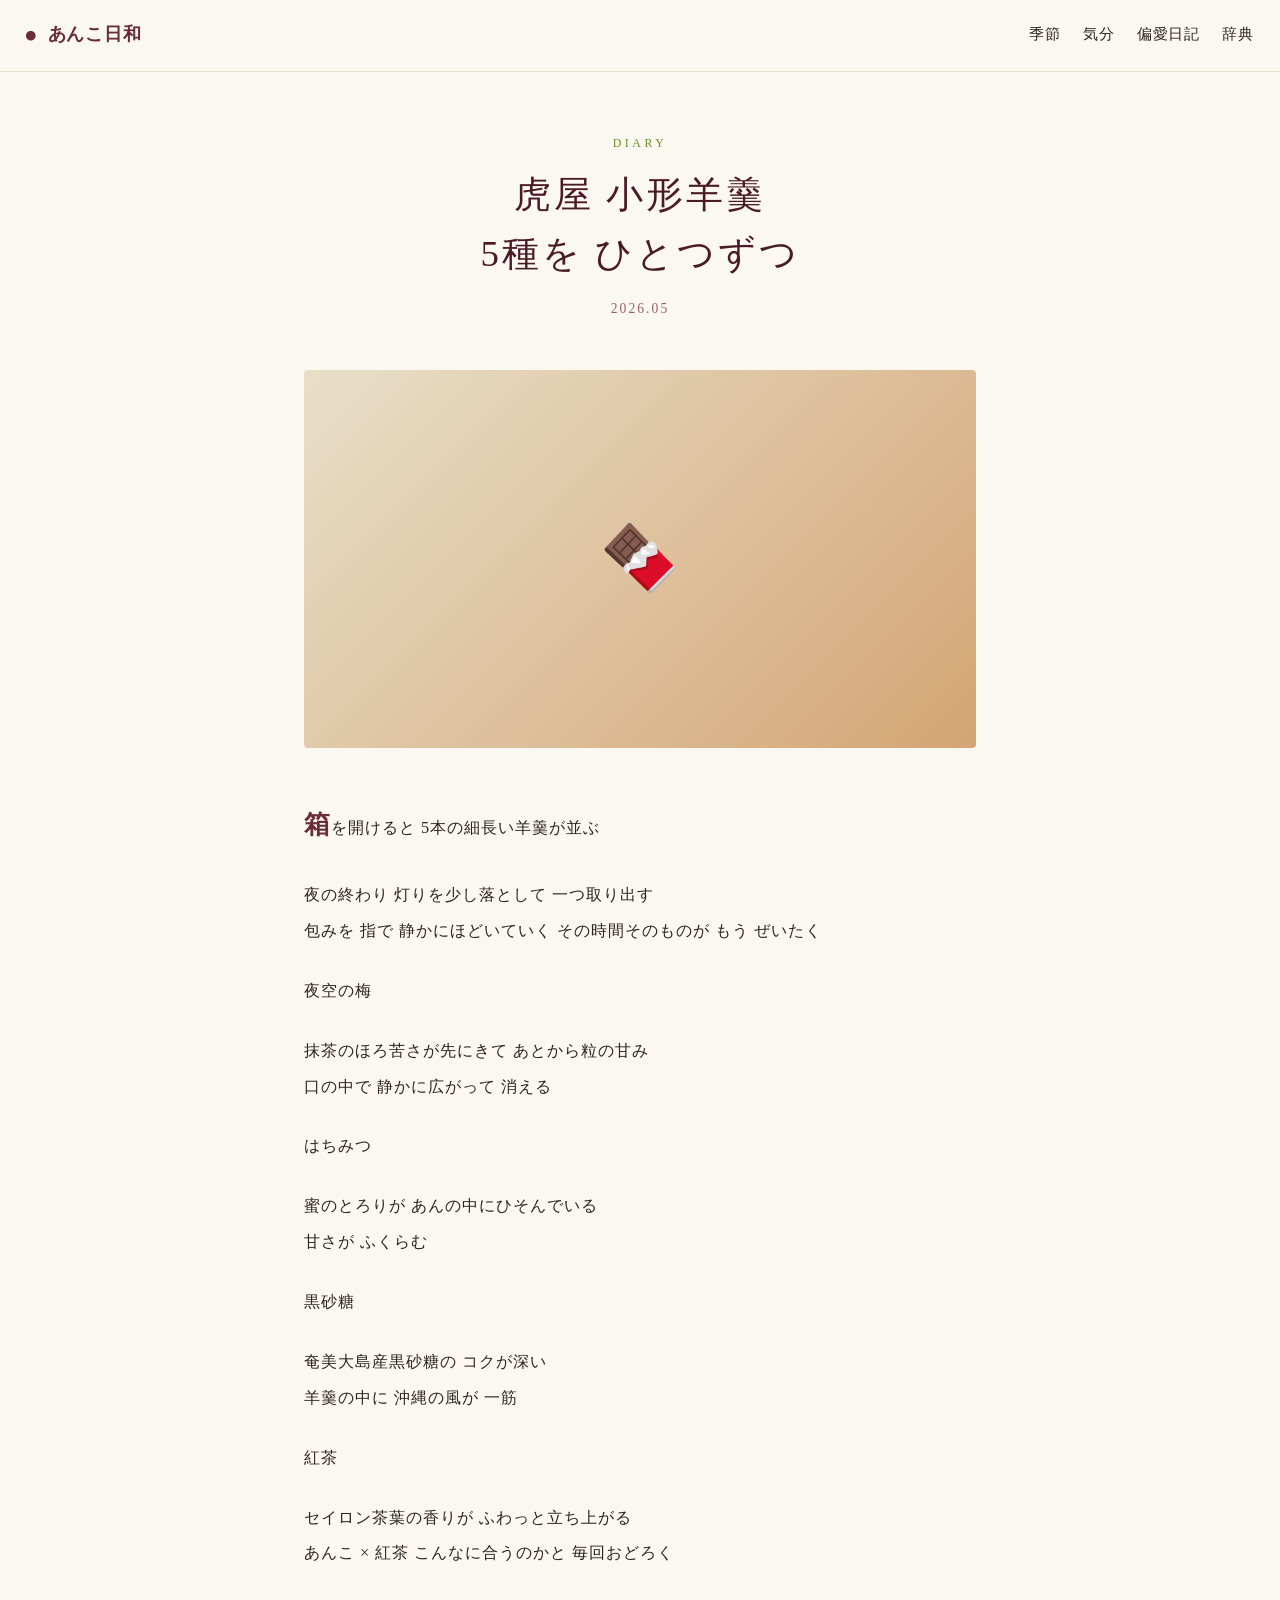
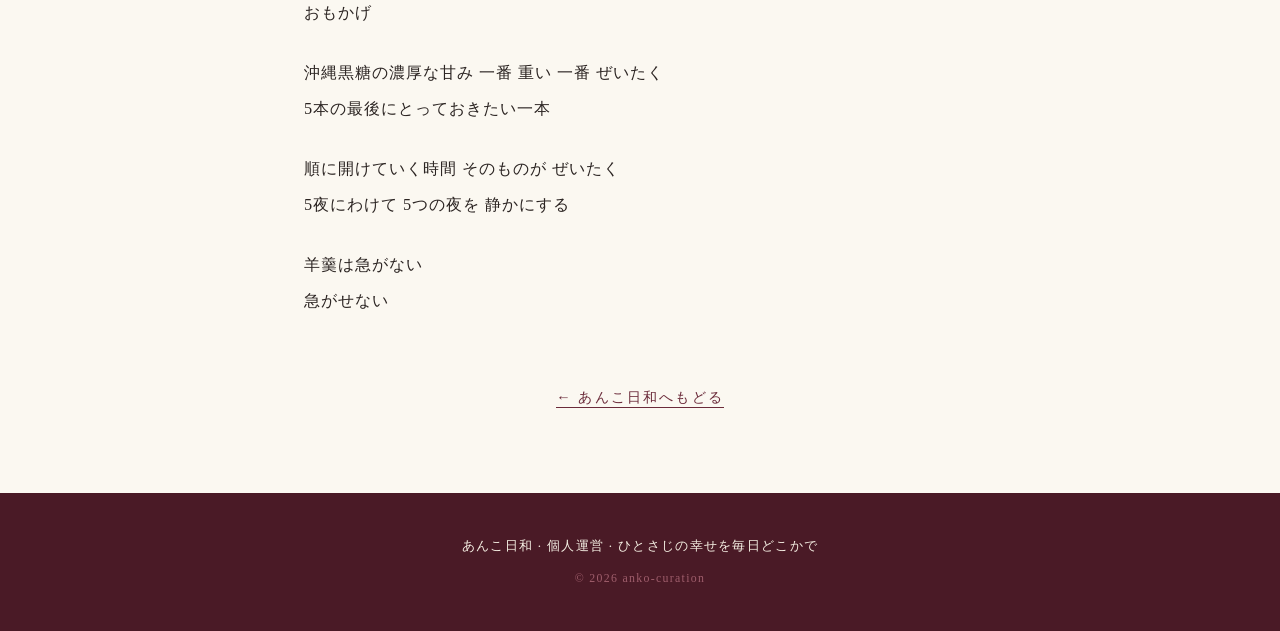
==== articles/toraya-kogata-yokan.html @ 610469e4 "init: あんこ日和 MVP - 幸せ溢れる9要素統合 (季節/気分/偏愛日記/ペアリング/辞典/About)" ====
<!DOCTYPE html>
<html lang="ja">
<head>
<meta charset="UTF-8">
<meta name="viewport" content="width=device-width,initial-scale=1">
<title>虎屋 小形羊羹 5種を ひとつずつ — あんこ日和</title>
<meta name="description" content="夜のとっておきに ひとつ取り出す 抹茶 紅茶 黒砂糖 はちみつ おもかげ 順に開けていく時間そのものが ぜいたく">
<meta property="og:title" content="虎屋 小形羊羹 5種を ひとつずつ">
<meta property="og:description" content="夜のとっておき 開ける時間そのものが ぜいたく">
<meta name="theme-color" content="#6B2B3A">
<link rel="canonical" href="https://humancronadmin.github.io/anko-curation/articles/toraya-kogata-yokan.html">
<link rel="stylesheet" href="../css/style.css">
<style>
.article-wrap { max-width: 720px; margin: 0 auto; padding: 60px 24px 80px; }
.article-eyebrow { color: var(--matcha); letter-spacing: 0.3em; font-size: 0.74rem; text-align: center; margin-bottom: 12px; text-transform: uppercase; }
.article-title { color: var(--azuki-deep); font-size: clamp(1.6rem, 3.5vw, 2.3rem); text-align: center; letter-spacing: 0.08em; margin-bottom: 12px; line-height: 1.6; font-weight: 500; }
.article-date { color: var(--azuki-light); text-align: center; font-size: 0.85rem; letter-spacing: 0.15em; margin-bottom: 48px; }
.article-hero { aspect-ratio: 16/9; background: linear-gradient(135deg, var(--kinari-deep), var(--kinako)); margin-bottom: 48px; border-radius: 4px; display: flex; align-items: center; justify-content: center; font-size: 4rem; color: var(--paper); }
.article-body p { font-size: 1.02rem; line-height: 2.2; letter-spacing: 0.06em; margin-bottom: 24px; color: var(--sumi); }
.article-body p:first-of-type::first-letter { color: var(--azuki); font-size: 1.6em; font-weight: 600; }
.article-back { text-align: center; margin-top: 64px; }
.article-back a { color: var(--azuki); text-decoration: none; font-size: 0.9rem; letter-spacing: 0.15em; border-bottom: 1px solid var(--azuki); padding-bottom: 2px; }
</style>
</head>
<body>

<header class="site-header">
  <div class="brand"><a href="../"><span class="brand-mark">●</span> あんこ日和</a></div>
  <nav class="site-nav">
    <a href="../#season">季節</a>
    <a href="../#mood">気分</a>
    <a href="../#diary">偏愛日記</a>
    <a href="../#dictionary">辞典</a>
  </nav>
</header>

<article class="article-wrap">
  <p class="article-eyebrow">DIARY</p>
  <h1 class="article-title">虎屋 小形羊羹<br>5種を ひとつずつ</h1>
  <p class="article-date">2026.05</p>

  <div class="article-hero">🍫</div>

  <div class="article-body">
    <p>箱を開けると 5本の細長い羊羹が並ぶ</p>

    <p>夜の終わり 灯りを少し落として 一つ取り出す<br>包みを 指で 静かにほどいていく その時間そのものが もう ぜいたく</p>

    <p>夜空の梅</p>
    <p>抹茶のほろ苦さが先にきて あとから粒の甘み<br>口の中で 静かに広がって 消える</p>

    <p>はちみつ</p>
    <p>蜜のとろりが あんの中にひそんでいる<br>甘さが ふくらむ</p>

    <p>黒砂糖</p>
    <p>奄美大島産黒砂糖の コクが深い<br>羊羹の中に 沖縄の風が 一筋</p>

    <p>紅茶</p>
    <p>セイロン茶葉の香りが ふわっと立ち上がる<br>あんこ × 紅茶 こんなに合うのかと 毎回おどろく</p>

    <p>おもかげ</p>
    <p>沖縄黒糖の濃厚な甘み 一番 重い 一番 ぜいたく<br>5本の最後にとっておきたい一本</p>

    <p>順に開けていく時間 そのものが ぜいたく<br>5夜にわけて 5つの夜を 静かにする</p>

    <p>羊羹は急がない<br>急がせない</p>
  </div>

  <p class="article-back"><a href="../">← あんこ日和へもどる</a></p>
</article>

<footer class="site-footer">
  <p>あんこ日和 · 個人運営 · ひとさじの幸せを毎日どこかで</p>
  <p class="footer-meta">© 2026 anko-curation</p>
</footer>

</body>
</html>
---- css/style.css ----
/* あんこ日和 — 和テーマ (あずき + 抹茶 + 生成り) */

:root {
  --azuki: #6B2B3A;
  --azuki-deep: #4A1A26;
  --azuki-light: #9E5D6B;
  --matcha: #6B8E23;
  --matcha-light: #A4B97B;
  --kinari: #F5EFE3;
  --kinari-deep: #E8DFC9;
  --sumi: #2B2422;
  --sakura: #FFD1DC;
  --kinako: #D4A574;
  --paper: #FBF8F1;
}

* { box-sizing: border-box; margin: 0; padding: 0; }

html { scroll-behavior: smooth; }

body {
  font-family: "Hiragino Mincho ProN", "Yu Mincho", "Noto Serif JP", serif;
  color: var(--sumi);
  background: var(--paper);
  line-height: 1.9;
  font-size: 16px;
  -webkit-font-smoothing: antialiased;
}

/* ===== Header ===== */
.site-header {
  position: sticky; top: 0; z-index: 50;
  display: flex; align-items: center; justify-content: space-between;
  padding: 14px 24px;
  background: rgba(251, 248, 241, 0.92);
  backdrop-filter: blur(8px);
  border-bottom: 1px solid var(--kinari-deep);
}
.brand a {
  color: var(--azuki); text-decoration: none;
  font-size: 1.15rem; font-weight: 600; letter-spacing: 0.04em;
}
.brand-mark { color: var(--azuki); font-size: 1.4rem; vertical-align: -2px; margin-right: 4px; }
.site-nav { display: flex; gap: 18px; flex-wrap: wrap; }
.site-nav a {
  color: var(--sumi); text-decoration: none;
  font-size: 0.92rem; letter-spacing: 0.06em;
  padding: 4px 2px; border-bottom: 1px solid transparent;
  transition: border-color 0.2s, color 0.2s;
}
.site-nav a:hover { color: var(--azuki); border-bottom-color: var(--azuki); }

@media (max-width: 600px) {
  .site-header { flex-direction: column; gap: 10px; padding: 12px; }
  .site-nav { gap: 12px; font-size: 0.85rem; }
}

/* ===== Hero ===== */
.hero {
  background:
    radial-gradient(ellipse at 30% 20%, rgba(255, 209, 220, 0.4), transparent 60%),
    radial-gradient(ellipse at 80% 80%, rgba(212, 165, 116, 0.3), transparent 55%),
    linear-gradient(160deg, var(--kinari) 0%, var(--paper) 100%);
  padding: 90px 24px 110px;
  text-align: center;
  border-bottom: 1px solid var(--kinari-deep);
}
.hero-inner { max-width: 720px; margin: 0 auto; }
.hero-eyebrow {
  color: var(--azuki); letter-spacing: 0.3em; font-size: 0.78rem;
  margin-bottom: 18px; text-transform: uppercase;
}
.hero-title {
  font-size: clamp(1.9rem, 5vw, 3.2rem);
  color: var(--azuki-deep);
  font-weight: 500;
  letter-spacing: 0.06em;
  line-height: 1.5;
  margin-bottom: 28px;
}
.hero-lead {
  color: var(--sumi);
  font-size: 0.98rem;
  letter-spacing: 0.05em;
  line-height: 2.1;
  opacity: 0.85;
}

/* ===== Section ===== */
.section { padding: 80px 24px; }
.section-cream { background: var(--kinari); }
.container { max-width: 1080px; margin: 0 auto; }
.container-narrow { max-width: 640px; margin: 0 auto; text-align: center; }

.eyebrow {
  color: var(--matcha); letter-spacing: 0.3em; font-size: 0.74rem;
  text-align: center; margin-bottom: 10px; text-transform: uppercase;
}
.section-title {
  font-size: clamp(1.5rem, 3vw, 2.1rem);
  color: var(--azuki-deep);
  text-align: center;
  font-weight: 500;
  letter-spacing: 0.1em;
  margin-bottom: 8px;
}
.section-lead {
  text-align: center; color: var(--azuki-light);
  font-size: 0.92rem; letter-spacing: 0.1em;
  margin-bottom: 48px;
}

/* ===== Season grid ===== */
.season-grid {
  display: grid; gap: 24px;
  grid-template-columns: repeat(auto-fit, minmax(220px, 1fr));
}
.season-card {
  background: var(--paper);
  border: 1px solid var(--kinari-deep);
  border-radius: 4px;
  padding: 28px 22px;
  text-align: center;
  transition: transform 0.2s, box-shadow 0.2s;
}
.season-card:hover {
  transform: translateY(-2px);
  box-shadow: 0 6px 20px rgba(107, 43, 58, 0.08);
}
.season-emoji { font-size: 2.4rem; margin-bottom: 10px; }
.season-name { color: var(--azuki); font-size: 1.05rem; letter-spacing: 0.1em; margin-bottom: 6px; }
.season-items { color: var(--sumi); opacity: 0.75; font-size: 0.88rem; line-height: 1.8; }

/* ===== Mood grid ===== */
.mood-grid {
  display: grid; gap: 16px;
  grid-template-columns: repeat(auto-fit, minmax(170px, 1fr));
}
.mood-card {
  background: linear-gradient(135deg, var(--kinari) 0%, var(--paper) 100%);
  border: 1px solid var(--kinari-deep);
  border-radius: 30px;
  padding: 22px 18px;
  text-align: center;
  cursor: pointer;
  transition: all 0.2s;
}
.mood-card:hover {
  border-color: var(--azuki);
  background: var(--paper);
}
.mood-icon { font-size: 1.8rem; margin-bottom: 8px; }
.mood-label { color: var(--azuki); font-size: 0.95rem; letter-spacing: 0.08em; }
.mood-sub { color: var(--sumi); opacity: 0.6; font-size: 0.78rem; margin-top: 4px; }

/* ===== Diary grid ===== */
.diary-grid {
  display: grid; gap: 28px;
  grid-template-columns: repeat(auto-fit, minmax(280px, 1fr));
}
.diary-card {
  background: var(--paper);
  border: 1px solid var(--kinari-deep);
  border-radius: 4px;
  overflow: hidden;
  transition: transform 0.2s, box-shadow 0.2s;
  display: block;
  text-decoration: none;
  color: inherit;
}
.diary-card:hover {
  transform: translateY(-3px);
  box-shadow: 0 8px 24px rgba(107, 43, 58, 0.12);
}
.diary-img {
  width: 100%; aspect-ratio: 4/3;
  background: linear-gradient(135deg, var(--kinari-deep), var(--kinako));
  display: flex; align-items: center; justify-content: center;
  font-size: 2.4rem; color: var(--paper);
}
.diary-img img { width: 100%; height: 100%; object-fit: cover; display: block; }
.diary-body { padding: 20px 22px 24px; }
.diary-date { color: var(--matcha); font-size: 0.74rem; letter-spacing: 0.2em; margin-bottom: 6px; }
.diary-title { color: var(--azuki-deep); font-size: 1.1rem; letter-spacing: 0.04em; margin-bottom: 8px; line-height: 1.6; }
.diary-excerpt { color: var(--sumi); opacity: 0.78; font-size: 0.86rem; line-height: 1.85; }

.diary-empty {
  grid-column: 1 / -1;
  text-align: center;
  color: var(--azuki-light);
  font-size: 0.92rem;
  padding: 60px 20px;
  border: 1px dashed var(--kinari-deep);
  border-radius: 4px;
}

/* ===== Pairing ===== */
.pairing-grid {
  display: grid; gap: 16px;
  grid-template-columns: repeat(auto-fit, minmax(200px, 1fr));
}
.pairing-card {
  background: var(--paper);
  border-left: 3px solid var(--matcha);
  padding: 20px 22px;
  border-radius: 0 4px 4px 0;
}
.pairing-icon { font-size: 1.6rem; margin-bottom: 6px; }
.pairing-card h3 { color: var(--azuki); font-size: 0.98rem; letter-spacing: 0.06em; margin-bottom: 4px; font-weight: 500; }
.pairing-card p { color: var(--sumi); opacity: 0.75; font-size: 0.84rem; }

/* ===== Dictionary ===== */
.dict-grid {
  display: grid; gap: 18px;
  grid-template-columns: repeat(auto-fit, minmax(240px, 1fr));
}
.dict-card {
  background: var(--paper);
  border: 1px solid var(--kinari-deep);
  border-radius: 4px;
  padding: 22px 24px;
}
.dict-term {
  color: var(--azuki); font-size: 1.15rem; letter-spacing: 0.1em;
  margin-bottom: 4px; font-weight: 600;
}
.dict-reading {
  color: var(--matcha); font-size: 0.78rem; letter-spacing: 0.2em;
  margin-bottom: 10px; text-transform: uppercase;
}
.dict-desc { color: var(--sumi); font-size: 0.88rem; line-height: 1.85; opacity: 0.85; }

/* ===== About ===== */
.about-text { margin-top: 32px; text-align: left; }
.about-text p {
  color: var(--sumi);
  font-size: 1rem;
  line-height: 2.2;
  letter-spacing: 0.06em;
  margin-bottom: 22px;
}
.about-text p:first-child {
  text-align: center;
  font-size: 1.2rem;
  color: var(--azuki);
  letter-spacing: 0.15em;
  margin-bottom: 32px;
}

/* ===== Footer ===== */
.site-footer {
  background: var(--azuki-deep);
  color: var(--kinari);
  text-align: center;
  padding: 40px 24px;
  font-size: 0.82rem;
  letter-spacing: 0.1em;
  line-height: 2;
}
.footer-meta { color: var(--azuki-light); font-size: 0.74rem; margin-top: 8px; }

/* ===== Mobile ===== */
@media (max-width: 600px) {
  .section { padding: 56px 18px; }
  .hero { padding: 60px 18px 80px; }
  .hero-lead { font-size: 0.9rem; line-height: 2; }
}
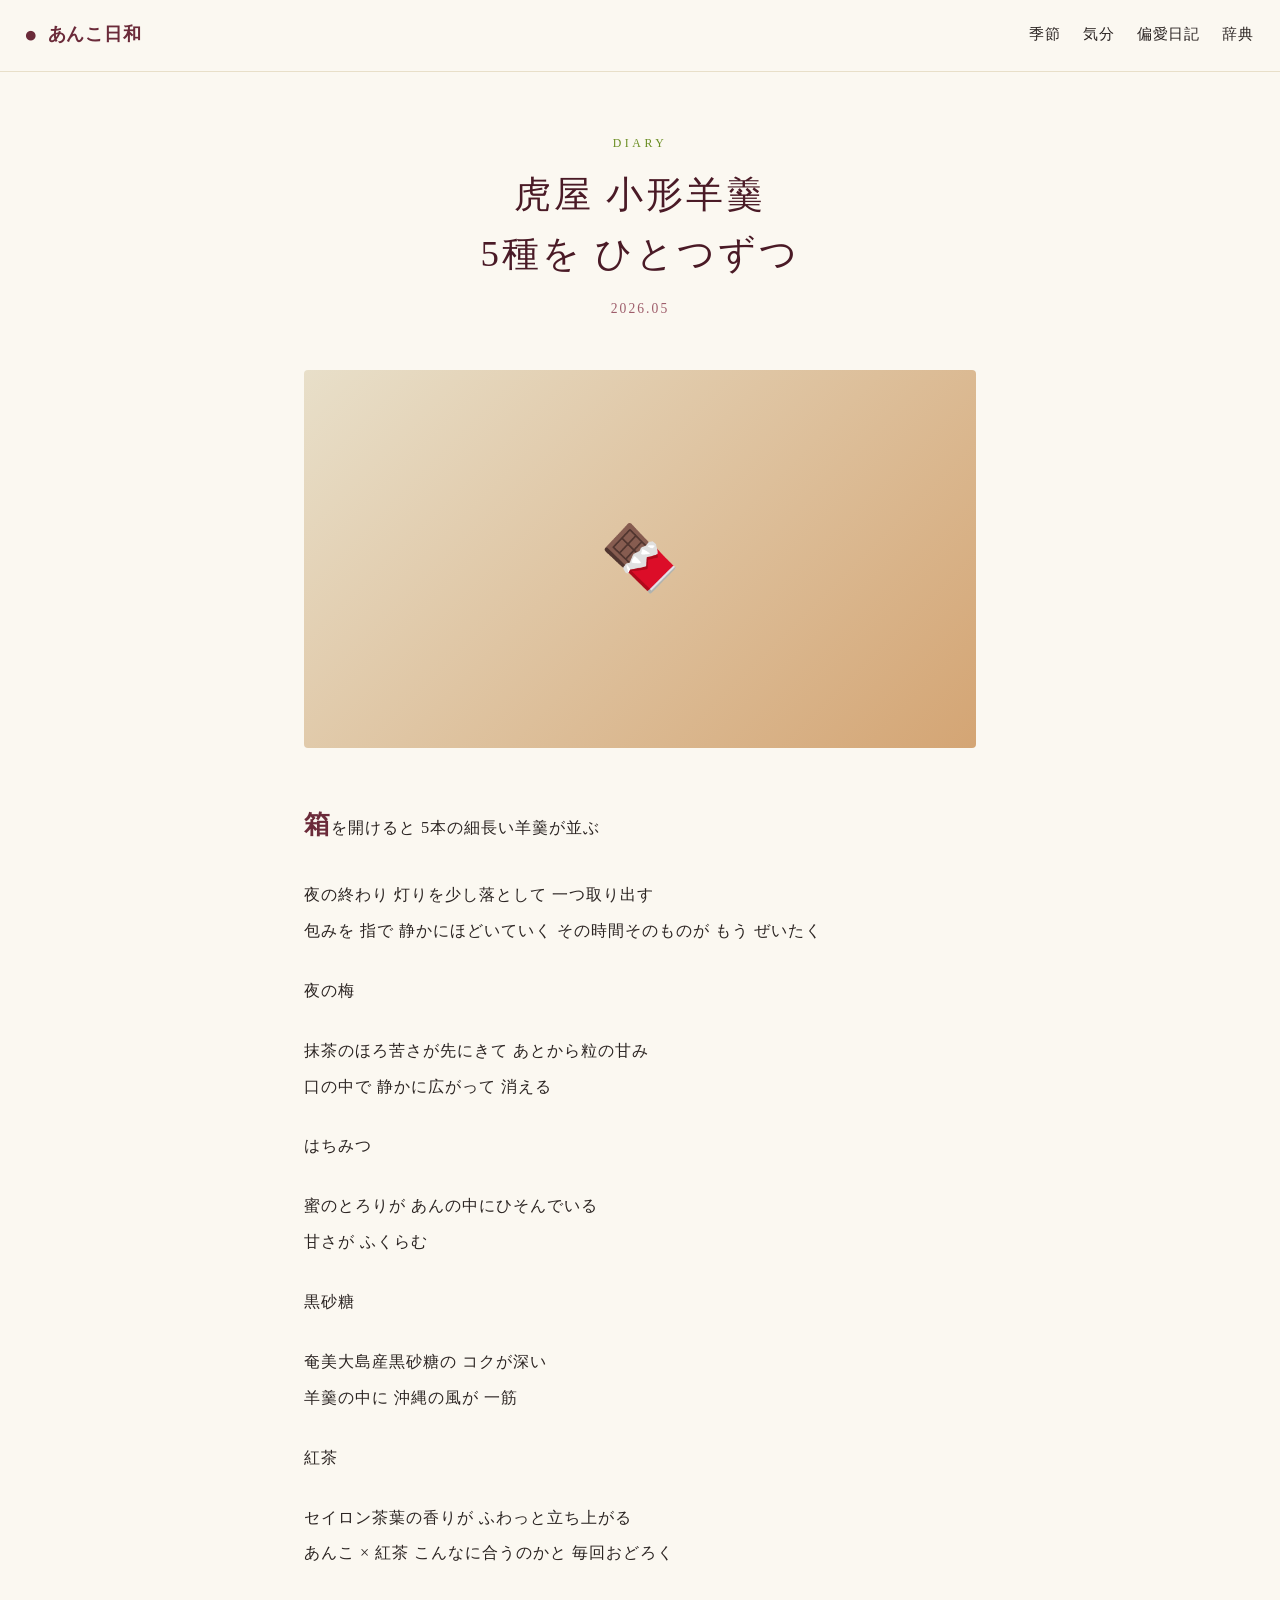
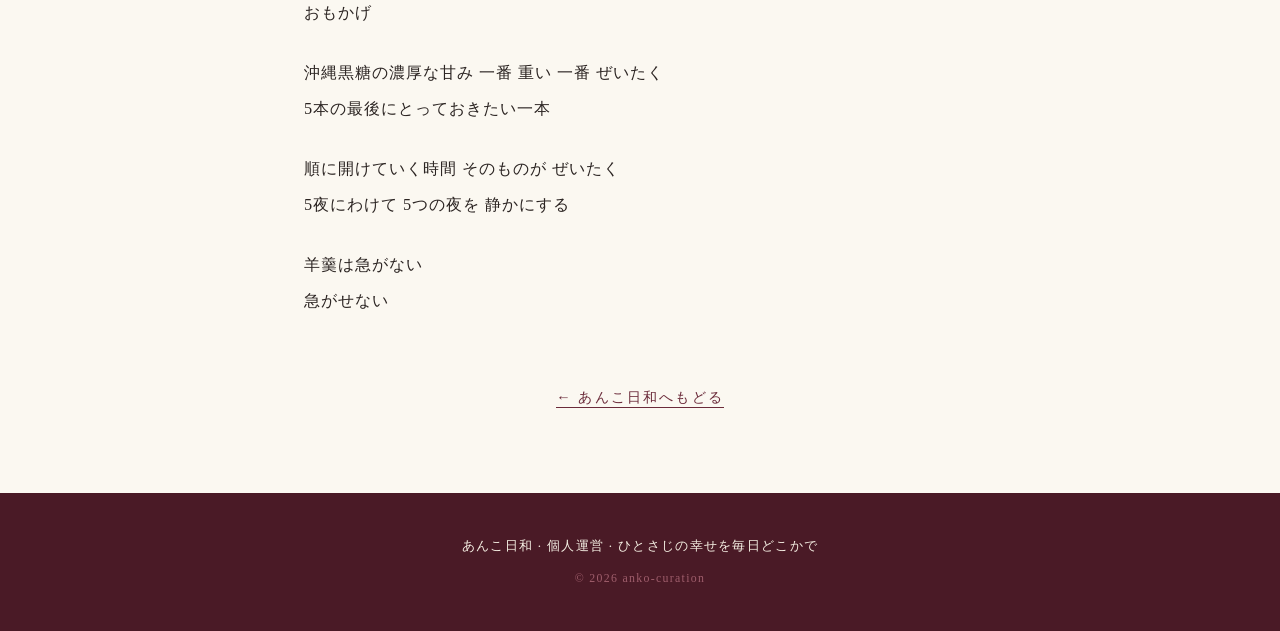
==== commit 00822fee: "fix: 夜空の梅→夜の梅 (虎屋公式商品名・verify_facts_anko.py で WARN 検出後修正) + shops DB拡張 + .gitignore" ====
--- a/articles/toraya-kogata-yokan.html
+++ b/articles/toraya-kogata-yokan.html
@@ -25,53 +25,53 @@
 <body>
 
 <header class="site-header">
-  <div class="brand"><a href="../"><span class="brand-mark">●</span> あんこ日和</a></div>
-  <nav class="site-nav">
-    <a href="../#season">季節</a>
-    <a href="../#mood">気分</a>
-    <a href="../#diary">偏愛日記</a>
-    <a href="../#dictionary">辞典</a>
-  </nav>
+ <div class="brand"><a href="../"><span class="brand-mark">●</span> あんこ日和</a></div>
+ <nav class="site-nav">
+ <a href="../#season">季節</a>
+ <a href="../#mood">気分</a>
+ <a href="../#diary">偏愛日記</a>
+ <a href="../#dictionary">辞典</a>
+ </nav>
 </header>
 
 <article class="article-wrap">
-  <p class="article-eyebrow">DIARY</p>
-  <h1 class="article-title">虎屋 小形羊羹<br>5種を ひとつずつ</h1>
-  <p class="article-date">2026.05</p>
+ <p class="article-eyebrow">DIARY</p>
+ <h1 class="article-title">虎屋 小形羊羹<br>5種を ひとつずつ</h1>
+ <p class="article-date">2026.05</p>
 
-  <div class="article-hero">🍫</div>
+ <div class="article-hero">🍫</div>
 
-  <div class="article-body">
-    <p>箱を開けると 5本の細長い羊羹が並ぶ</p>
+ <div class="article-body">
+ <p>箱を開けると 5本の細長い羊羹が並ぶ</p>
 
-    <p>夜の終わり 灯りを少し落として 一つ取り出す<br>包みを 指で 静かにほどいていく その時間そのものが もう ぜいたく</p>
+ <p>夜の終わり 灯りを少し落として 一つ取り出す<br>包みを 指で 静かにほどいていく その時間そのものが もう ぜいたく</p>
 
-    <p>夜空の梅</p>
-    <p>抹茶のほろ苦さが先にきて あとから粒の甘み<br>口の中で 静かに広がって 消える</p>
+ <p>夜の梅</p>
+ <p>抹茶のほろ苦さが先にきて あとから粒の甘み<br>口の中で 静かに広がって 消える</p>
 
-    <p>はちみつ</p>
-    <p>蜜のとろりが あんの中にひそんでいる<br>甘さが ふくらむ</p>
+ <p>はちみつ</p>
+ <p>蜜のとろりが あんの中にひそんでいる<br>甘さが ふくらむ</p>
 
-    <p>黒砂糖</p>
-    <p>奄美大島産黒砂糖の コクが深い<br>羊羹の中に 沖縄の風が 一筋</p>
+ <p>黒砂糖</p>
+ <p>奄美大島産黒砂糖の コクが深い<br>羊羹の中に 沖縄の風が 一筋</p>
 
-    <p>紅茶</p>
-    <p>セイロン茶葉の香りが ふわっと立ち上がる<br>あんこ × 紅茶 こんなに合うのかと 毎回おどろく</p>
+ <p>紅茶</p>
+ <p>セイロン茶葉の香りが ふわっと立ち上がる<br>あんこ × 紅茶 こんなに合うのかと 毎回おどろく</p>
 
-    <p>おもかげ</p>
-    <p>沖縄黒糖の濃厚な甘み 一番 重い 一番 ぜいたく<br>5本の最後にとっておきたい一本</p>
+ <p>おもかげ</p>
+ <p>沖縄黒糖の濃厚な甘み 一番 重い 一番 ぜいたく<br>5本の最後にとっておきたい一本</p>
 
-    <p>順に開けていく時間 そのものが ぜいたく<br>5夜にわけて 5つの夜を 静かにする</p>
+ <p>順に開けていく時間 そのものが ぜいたく<br>5夜にわけて 5つの夜を 静かにする</p>
 
-    <p>羊羹は急がない<br>急がせない</p>
-  </div>
+ <p>羊羹は急がない<br>急がせない</p>
+ </div>
 
-  <p class="article-back"><a href="../">← あんこ日和へもどる</a></p>
+ <p class="article-back"><a href="../">← あんこ日和へもどる</a></p>
 </article>
 
 <footer class="site-footer">
-  <p>あんこ日和 · 個人運営 · ひとさじの幸せを毎日どこかで</p>
-  <p class="footer-meta">© 2026 anko-curation</p>
+ <p>あんこ日和 · 個人運営 · ひとさじの幸せを毎日どこかで</p>
+ <p class="footer-meta">© 2026 anko-curation</p>
 </footer>
 
 </body>
